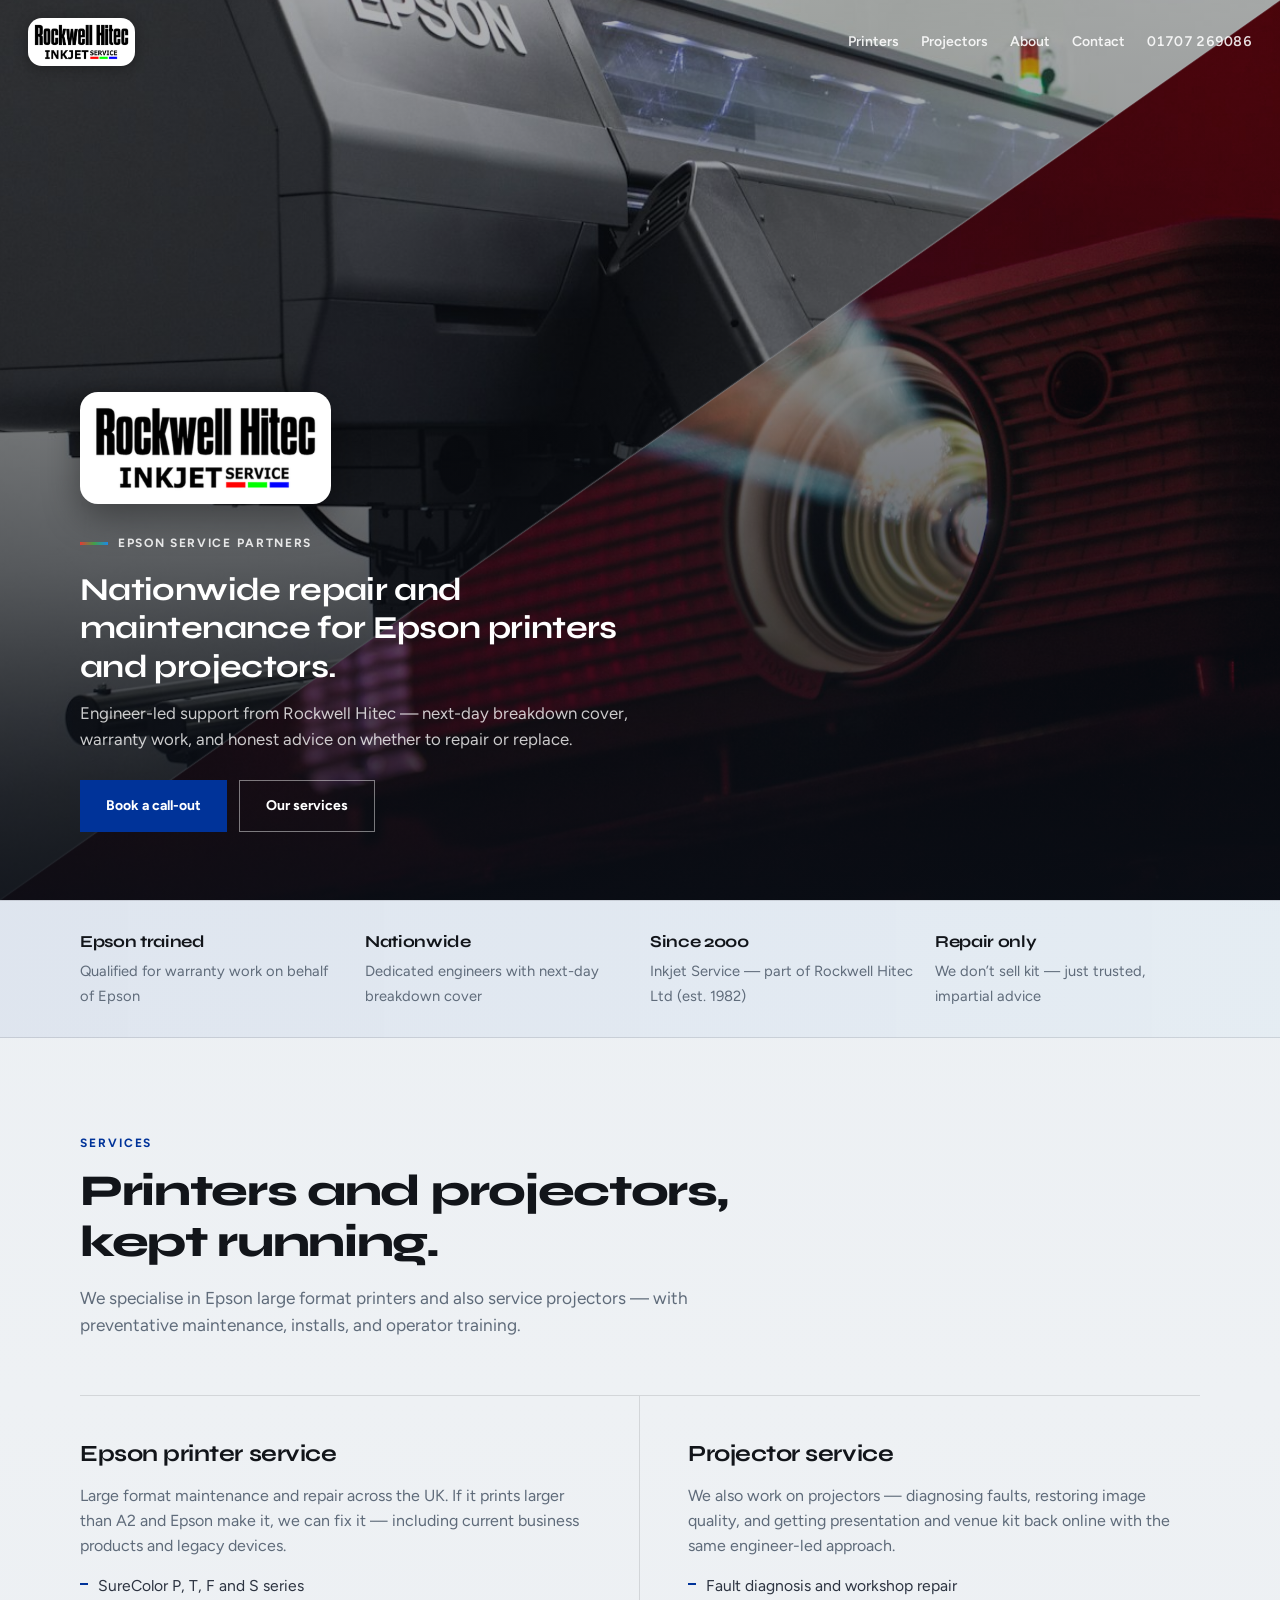
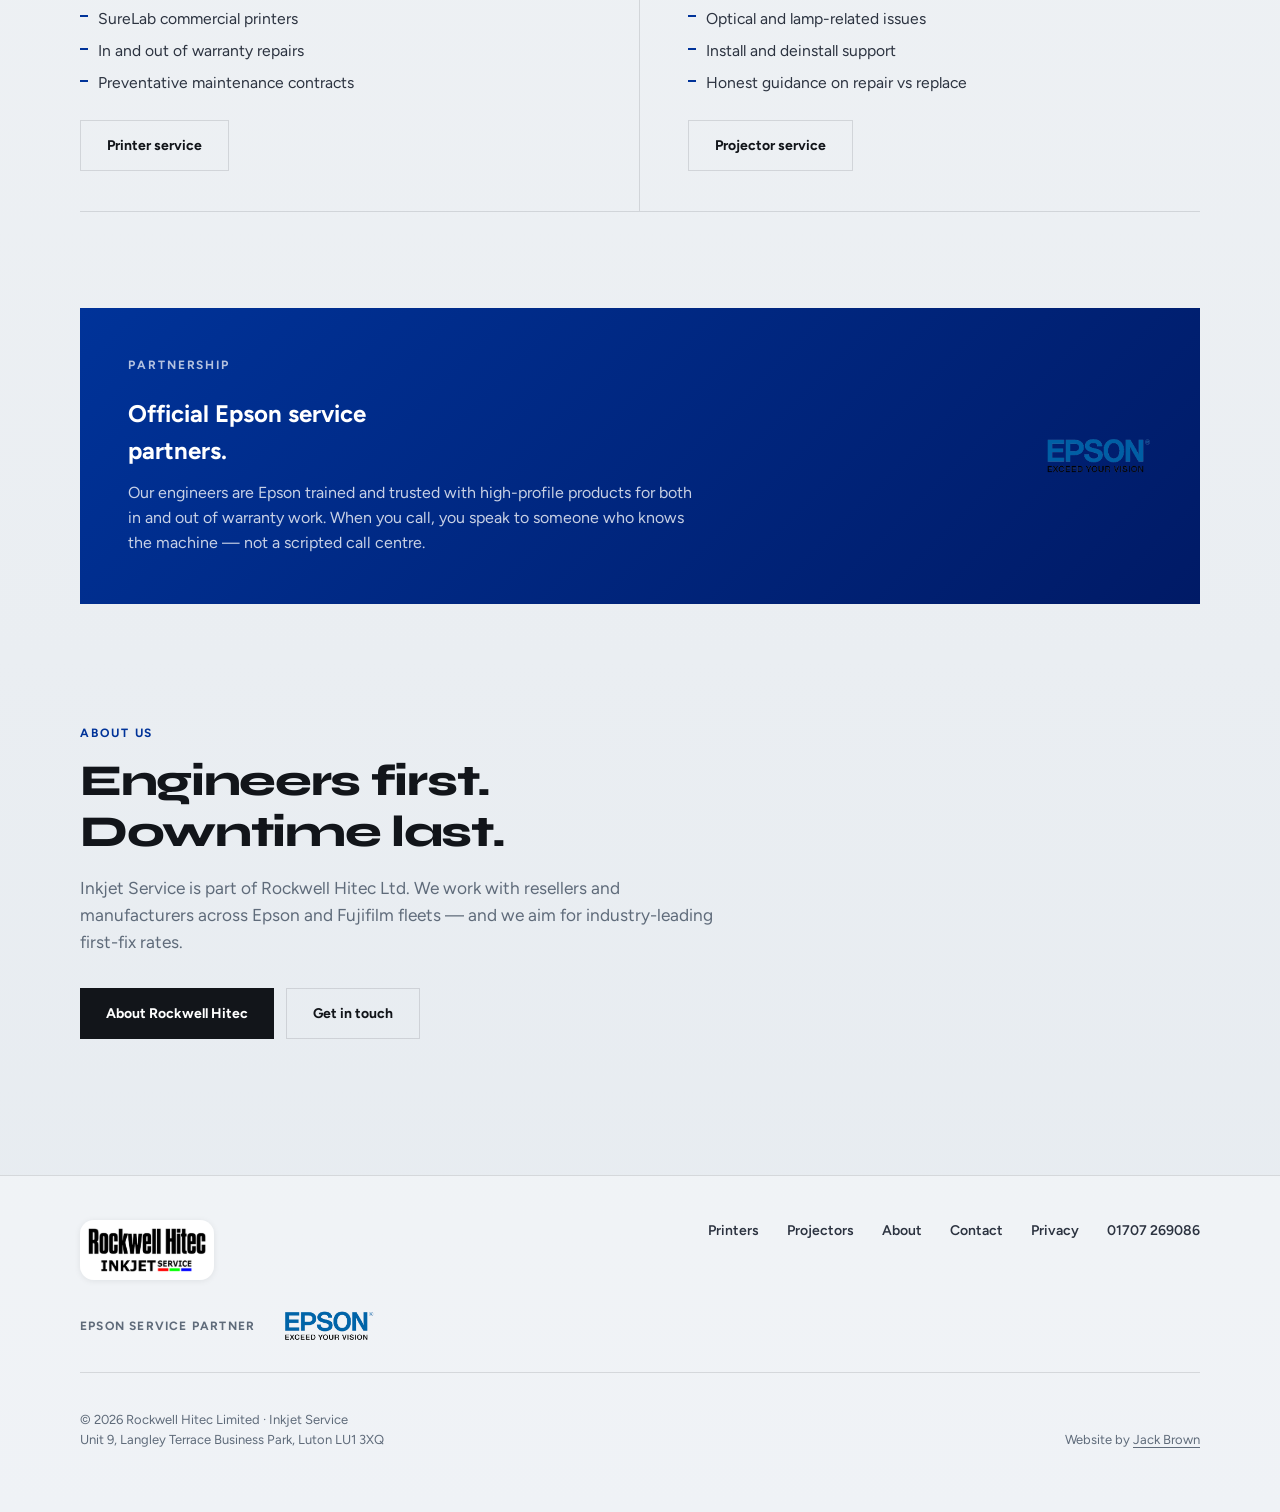
==== index.html @ ff3f4338 "first commit" ====
<!DOCTYPE html>
<html lang="en-GB">
<head>
  <meta charset="UTF-8" />
  <meta name="viewport" content="width=device-width, initial-scale=1" />
  <title>Rockwell Hitec | Epson Printer &amp; Projector Service</title>
  <meta name="description" content="Epson service partners for large format printer repair, maintenance and projector servicing. Nationwide UK cover from Rockwell Hitec / Inkjet Service." />
  <link rel="preconnect" href="https://fonts.googleapis.com">
  <link rel="preconnect" href="https://fonts.gstatic.com" crossorigin>
  <link href="https://fonts.googleapis.com/css2?family=Figtree:wght@400;500;600;700&family=Syne:wght@600;700;800&display=swap" rel="stylesheet">
  <link rel="stylesheet" href="assets/site.css">
</head>
<body>

<header class="site-header">
  <a class="nav-logo" href="index.html" aria-label="Rockwell Hitec home">
    <img src="assets/rockwell-mark.png" alt="Rockwell Hitec Inkjet Service">
  </a>
  <nav class="nav-links" aria-label="Primary">
    <a href="printers.html">Printers</a>
    <a href="projectors.html">Projectors</a>
    <a href="about.html">About</a>
    <a class="nav-contact" href="contact.html">Contact</a>
    <a class="nav-phone" href="tel:+441707269086">01707 269086</a>
  </nav>
</header>

<section class="hero" aria-label="Introduction">
  <div class="hero-media" role="img" aria-label="Large format printer and high brightness projector">
    <div class="hero-media-split">
      <div class="hero-media-half hero-media-printer"></div>
      <div class="hero-media-half hero-media-projector"></div>
    </div>
    <div class="hero-media-seam" aria-hidden="true"></div>
    <div class="hero-media-overlay" aria-hidden="true"></div>
  </div>
  <div class="hero-content">
    <img class="hero-logo" src="assets/rockwell-mark.png" alt="Rockwell Hitec Inkjet Service">
    <p class="partner-pill">Epson service partners</p>
    <div class="hero-copy">
      <h1>Nationwide repair and maintenance for Epson printers and projectors.</h1>
      <p>Engineer-led support from Rockwell Hitec — next-day breakdown cover, warranty work, and honest advice on whether to repair or replace.</p>
      <div class="cta-row">
        <a class="btn btn-primary" href="contact.html">Book a call-out</a>
        <a class="btn btn-ghost" href="printers.html">Our services</a>
      </div>
    </div>
  </div>
</section>

<div class="trust">
  <div class="trust-inner">
    <div class="trust-item reveal">
      <strong>Epson trained</strong>
      <span>Qualified for warranty work on behalf of Epson</span>
    </div>
    <div class="trust-item reveal">
      <strong>Nationwide</strong>
      <span>Dedicated engineers with next-day breakdown cover</span>
    </div>
    <div class="trust-item reveal">
      <strong>Since 2000</strong>
      <span>Inkjet Service — part of Rockwell Hitec Ltd (est. 1982)</span>
    </div>
    <div class="trust-item reveal">
      <strong>Repair only</strong>
      <span>We don’t sell kit — just trusted, impartial advice</span>
    </div>
  </div>
</div>

<section class="section">
  <p class="section-label reveal">Services</p>
  <h2 class="reveal">Printers and projectors, kept running.</h2>
  <p class="section-lead reveal">We specialise in Epson large format printers and also service projectors — with preventative maintenance, installs, and operator training.</p>

  <div class="service-split">
    <article class="service-block reveal">
      <h3>Epson printer service</h3>
      <p>Large format maintenance and repair across the UK. If it prints larger than A2 and Epson make it, we can fix it — including current business products and legacy devices.</p>
      <ul>
        <li>SureColor P, T, F and S series</li>
        <li>SureLab commercial printers</li>
        <li>In and out of warranty repairs</li>
        <li>Preventative maintenance contracts</li>
      </ul>
      <a class="btn btn-outline" href="printers.html">Printer service</a>
    </article>

    <article class="service-block reveal">
      <h3>Projector service</h3>
      <p>We also work on projectors — diagnosing faults, restoring image quality, and getting presentation and venue kit back online with the same engineer-led approach.</p>
      <ul>
        <li>Fault diagnosis and workshop repair</li>
        <li>Optical and lamp-related issues</li>
        <li>Install and deinstall support</li>
        <li>Honest guidance on repair vs replace</li>
      </ul>
      <a class="btn btn-outline" href="projectors.html">Projector service</a>
    </article>
  </div>
</section>

<div class="partner-band reveal">
  <div>
    <p class="section-label" style="color: rgba(255,255,255,0.7);">Partnership</p>
    <h2>Official Epson service partners.</h2>
    <p>Our engineers are Epson trained and trusted with high-profile products for both in and out of warranty work. When you call, you speak to someone who knows the machine — not a scripted call centre.</p>
  </div>
  <img class="epson-mark" src="assets/epson-logo.png" alt="Epson">
</div>

<section class="section">
  <p class="section-label reveal">About us</p>
  <h2 class="reveal">Engineers first. Downtime last.</h2>
  <p class="section-lead reveal">Inkjet Service is part of Rockwell Hitec Ltd. We work with resellers and manufacturers across Epson and Fujifilm fleets — and we aim for industry-leading first-fix rates.</p>
  <div class="cta-row" style="margin-top: 32px;">
    <a class="btn btn-dark" href="about.html">About Rockwell Hitec</a>
    <a class="btn btn-outline" href="contact.html">Get in touch</a>
  </div>
</section>

<footer>
  <div class="footer-inner">
    <div class="footer-top">
      <img class="footer-logo" src="assets/rockwell-mark.png" alt="Rockwell Hitec Inkjet Service">
      <nav class="footer-nav" aria-label="Footer">
        <a href="printers.html">Printers</a>
        <a href="projectors.html">Projectors</a>
        <a href="about.html">About</a>
        <a href="contact.html">Contact</a>
        <a href="privacy.html">Privacy</a>
        <a href="tel:+441707269086">01707 269086</a>
      </nav>
    </div>
    <div class="footer-top">
      <div class="footer-partners">
        <span>Epson service partner</span>
        <img class="footer-epson" src="assets/epson-logo.png" alt="Epson">
      </div>
    </div>
    <div class="footer-meta">
      <p>© 2026 Rockwell Hitec Limited · Inkjet Service<br>Unit 9, Langley Terrace Business Park, Luton LU1 3XQ</p>
      <p>Website by <a href="https://driverjack.co.uk">Jack Brown</a></p>
    </div>
  </div>
</footer>

<script src="assets/site.js"></script>
</body>
</html>
---- assets/site.css ----
:root {
  --ink: #12151a;
  --ink-soft: #2c3340;
  --muted: #5f6b7a;
  --paper: #eef1f4;
  --white: #f8fafb;
  --line: rgba(18, 21, 26, 0.12);
  --epson: #003399;
  --epson-bright: #1a4db8;
  --bar-r: #e53935;
  --bar-g: #43a047;
  --bar-b: #1e88e5;
  --ease: cubic-bezier(0.22, 1, 0.36, 1);
}

*, *::before, *::after { box-sizing: border-box; }
html { scroll-behavior: smooth; }
body {
  margin: 0;
  font-family: 'Figtree', system-ui, sans-serif;
  color: var(--ink);
  background:
    radial-gradient(ellipse 80% 50% at 0% 0%, rgba(0, 51, 153, 0.07), transparent 55%),
    radial-gradient(ellipse 60% 40% at 100% 10%, rgba(30, 136, 229, 0.06), transparent 50%),
    linear-gradient(180deg, #e9eef3 0%, var(--paper) 45%, #e6ebf0 100%);
  line-height: 1.55;
  overflow-x: hidden;
}
img { max-width: 100%; display: block; }
a { color: inherit; }

/* Header */
.site-header {
  position: absolute;
  top: 0;
  left: 0;
  right: 0;
  z-index: 40;
  padding: 18px 28px;
  display: flex;
  justify-content: space-between;
  align-items: center;
  gap: 24px;
}

.site-header--solid {
  position: sticky;
  top: 0;
  background: rgba(10, 14, 22, 0.94);
  backdrop-filter: blur(12px);
  -webkit-backdrop-filter: blur(12px);
  border-bottom: 1px solid rgba(255, 255, 255, 0.08);
}

.nav-logo {
  display: block;
  line-height: 0;
  border-radius: 14px;
  overflow: hidden;
  box-shadow: 0 2px 14px rgba(0, 0, 0, 0.3);
}

.nav-logo img {
  height: 48px;
  width: auto;
  display: block;
}

.site-header--solid .nav-logo {
  box-shadow: 0 1px 4px rgba(18, 21, 26, 0.1);
}

.hero-logo {
  height: clamp(74px, 11vw, 112px);
  width: auto;
  margin: 0 0 24px;
  border-radius: 18px;
  box-shadow: 0 12px 36px rgba(0, 0, 0, 0.4);
  opacity: 0;
  transform: translateY(24px);
  animation: rise 0.9s var(--ease) 0.1s forwards;
}

.footer-logo {
  height: 60px;
  width: auto;
  border-radius: 14px;
  box-shadow: 0 1px 6px rgba(18, 21, 26, 0.08);
}

.nav-links {
  display: flex;
  gap: 22px;
  align-items: center;
}

.nav-links a {
  text-decoration: none;
  font-size: 14px;
  font-weight: 600;
  color: rgba(255, 255, 255, 0.88);
  transition: color 0.25s var(--ease);
}

.nav-links a:hover,
.nav-links a[aria-current="page"] { color: #fff; }

.nav-links a[aria-current="page"] {
  text-decoration: underline;
  text-underline-offset: 6px;
  text-decoration-thickness: 1.5px;
}

.nav-phone {
  font-variant-numeric: tabular-nums;
  letter-spacing: 0.02em;
}

/* Hero */
.hero {
  position: relative;
  min-height: 100svh;
  display: grid;
  align-items: end;
  color: #fff;
  overflow: hidden;
}

.hero-media {
  position: absolute;
  inset: 0;
  overflow: hidden;
}

.hero-media-split {
  position: absolute;
  inset: -3%;
  transform: scale(1.04);
  animation: hero-drift 18s var(--ease) infinite alternate;
}

.hero-media-half {
  position: absolute;
  inset: 0;
  background-size: cover;
  background-repeat: no-repeat;
}

.hero-media-printer {
  background-image: url('hero-lfm.jpg');
  background-size: 155% auto;
  background-position: 35% 42%;
  clip-path: polygon(0 0, 100% 0, 0 100%);
}

.hero-media-projector {
  background-image: url('hero-projector.jpg');
  background-size: 120% auto;
  background-position: 78% 42%;
  clip-path: polygon(100% 0, 100% 100%, 0 100%);
}

.hero-media-seam {
  position: absolute;
  inset: 0;
  z-index: 1;
  pointer-events: none;
  background: linear-gradient(
    to bottom right,
    transparent calc(50% - 1.5px),
    rgba(255, 255, 255, 0.42) 50%,
    transparent calc(50% + 1.5px)
  );
}

.hero-media-overlay {
  position: absolute;
  inset: 0;
  z-index: 2;
  pointer-events: none;
  background: linear-gradient(180deg, rgba(10, 14, 22, 0.32) 0%, rgba(10, 14, 22, 0.45) 40%, rgba(10, 14, 22, 0.9) 100%);
}

@keyframes hero-drift {
  from { transform: scale(1.04) translate3d(0, 0, 0); }
  to { transform: scale(1.08) translate3d(-1.2%, -0.8%, 0); }
}

.hero-content {
  position: relative;
  z-index: 3;
  width: min(1120px, calc(100% - 48px));
  margin: 0 auto;
  padding: 0 0 68px;
}

.partner-pill {
  display: inline-flex;
  align-items: center;
  gap: 10px;
  margin: 0 0 18px;
  font-size: 12px;
  font-weight: 700;
  letter-spacing: 0.14em;
  text-transform: uppercase;
  color: rgba(255, 255, 255, 0.85);
  opacity: 0;
  transform: translateY(20px);
  animation: rise 0.9s var(--ease) 0.25s forwards;
}

.partner-pill::before {
  content: '';
  width: 28px;
  height: 3px;
  background: linear-gradient(90deg, var(--bar-r), var(--bar-g), var(--bar-b));
}

.hero-copy {
  max-width: 36rem;
  opacity: 0;
  transform: translateY(24px);
  animation: rise 0.9s var(--ease) 0.4s forwards;
}

.hero h1 {
  font-family: 'Syne', sans-serif;
  font-size: clamp(1.45rem, 3vw, 2rem);
  font-weight: 700;
  line-height: 1.2;
  margin: 0 0 14px;
  letter-spacing: -0.02em;
}

.hero-copy p {
  margin: 0 0 28px;
  color: rgba(255, 255, 255, 0.78);
  font-size: 1.05rem;
}

/* Page banner (inner pages) */
.page-banner {
  position: relative;
  color: #fff;
  overflow: hidden;
  min-height: clamp(280px, 38vw, 420px);
  display: grid;
  align-items: end;
}

.page-banner-media {
  position: absolute;
  inset: 0;
  background-size: cover;
  background-position: center;
  transform: scale(1.04);
  animation: hero-drift 18s var(--ease) infinite alternate;
}

.page-banner-media--printers {
  background-image: url('hero-lfm.jpg');
  background-position: 40% 45%;
}

.page-banner-media--projectors {
  background-image: url('hero-projector.jpg');
  background-position: 70% 40%;
}

.page-banner-media--about {
  background-image:
    linear-gradient(160deg, rgba(0, 51, 153, 0.35), rgba(10, 14, 22, 0.2)),
    url('https://images.unsplash.com/photo-1581092160562-40aa08e78837?auto=format&fit=crop&q=80&w=1600');
  background-position: center;
}

.page-banner-media--contact {
  background:
    radial-gradient(ellipse 70% 80% at 20% 40%, rgba(0, 51, 153, 0.55), transparent 60%),
    radial-gradient(ellipse 50% 60% at 90% 70%, rgba(30, 136, 229, 0.35), transparent 55%),
    linear-gradient(135deg, #0a0e16 0%, #001a66 55%, #003399 100%);
}

.page-banner-overlay {
  position: absolute;
  inset: 0;
  background: linear-gradient(180deg, rgba(10, 14, 22, 0.45) 0%, rgba(10, 14, 22, 0.78) 100%);
}

.page-banner-content {
  position: relative;
  z-index: 2;
  width: min(1120px, calc(100% - 48px));
  margin: 0 auto;
  padding: 120px 0 52px;
}

.page-banner .partner-pill {
  opacity: 1;
  transform: none;
  animation: none;
}

.page-banner h1 {
  font-family: 'Syne', sans-serif;
  font-size: clamp(1.85rem, 4vw, 2.75rem);
  font-weight: 750;
  letter-spacing: -0.03em;
  line-height: 1.15;
  margin: 0 0 12px;
  max-width: 18ch;
}

.page-banner p {
  margin: 0;
  color: rgba(255, 255, 255, 0.78);
  font-size: 1.08rem;
  max-width: 36rem;
}

.cta-row {
  display: flex;
  flex-wrap: wrap;
  gap: 12px;
}

.btn {
  display: inline-flex;
  align-items: center;
  justify-content: center;
  gap: 8px;
  padding: 14px 26px;
  font-family: inherit;
  font-size: 14px;
  font-weight: 700;
  text-decoration: none;
  border: none;
  cursor: pointer;
  transition: transform 0.25s var(--ease), background 0.25s var(--ease), border-color 0.25s var(--ease);
}

.btn:hover { transform: translateY(-2px); }

.btn-primary {
  background: var(--epson);
  color: #fff;
}

.btn-primary:hover { background: var(--epson-bright); }

.btn-ghost {
  background: transparent;
  color: #fff;
  border: 1.5px solid rgba(255, 255, 255, 0.45);
}

.btn-ghost:hover {
  border-color: #fff;
  background: rgba(255, 255, 255, 0.08);
}

.btn-dark {
  background: var(--ink);
  color: #fff;
}

.btn-dark:hover { background: var(--ink-soft); }

.btn-outline {
  background: transparent;
  color: var(--ink);
  border: 1.5px solid var(--line);
}

.btn-outline:hover {
  border-color: var(--epson);
  color: var(--epson);
}

@keyframes rise {
  to { opacity: 1; transform: translateY(0); }
}

/* Trust strip */
.trust {
  border-block: 1px solid var(--line);
  background: linear-gradient(90deg, rgba(0, 51, 153, 0.06), rgba(30, 136, 229, 0.04));
}

.trust-inner {
  width: min(1120px, calc(100% - 48px));
  margin: 0 auto;
  padding: 28px 0;
  display: grid;
  grid-template-columns: repeat(4, 1fr);
  gap: 20px;
}

.trust-item strong {
  display: block;
  font-family: 'Syne', sans-serif;
  font-size: 1.05rem;
  letter-spacing: -0.02em;
  margin-bottom: 4px;
}

.trust-item span {
  font-size: 0.92rem;
  color: var(--muted);
}

/* Sections */
.section {
  width: min(1120px, calc(100% - 48px));
  margin: 0 auto;
  padding: 96px 0;
}

.section--tight {
  padding-top: 72px;
}

.section-label {
  font-size: 12px;
  font-weight: 700;
  letter-spacing: 0.16em;
  text-transform: uppercase;
  color: var(--epson);
  margin: 0 0 14px;
}

.section h2 {
  font-family: 'Syne', sans-serif;
  font-size: clamp(1.85rem, 4vw, 2.75rem);
  font-weight: 750;
  letter-spacing: -0.03em;
  line-height: 1.15;
  margin: 0 0 18px;
  max-width: 18ch;
}

.section-lead {
  margin: 0;
  color: var(--muted);
  font-size: 1.08rem;
  max-width: 40rem;
}

.reveal {
  opacity: 0;
  transform: translateY(28px);
  transition: opacity 0.8s var(--ease), transform 0.8s var(--ease);
}

.reveal.in {
  opacity: 1;
  transform: translateY(0);
}

/* Services */
.service-split {
  margin-top: 56px;
  display: grid;
  grid-template-columns: 1fr 1fr;
  gap: 0;
  border-top: 1px solid var(--line);
}

.service-block {
  padding: 40px 0;
  border-bottom: 1px solid var(--line);
}

.service-block:first-child {
  padding-right: 48px;
  border-right: 1px solid var(--line);
}

.service-block:last-child {
  padding-left: 48px;
}

.service-block h3 {
  font-family: 'Syne', sans-serif;
  font-size: 1.45rem;
  margin: 0 0 12px;
  letter-spacing: -0.02em;
}

.service-block p {
  margin: 0 0 16px;
  color: var(--muted);
}

.service-block ul {
  margin: 0 0 24px;
  padding: 0;
  list-style: none;
  display: flex;
  flex-direction: column;
  gap: 8px;
}

.service-block li {
  position: relative;
  padding-left: 18px;
  font-size: 0.98rem;
  color: var(--ink-soft);
}

.service-block li::before {
  content: '';
  position: absolute;
  left: 0;
  top: 0.55em;
  width: 8px;
  height: 2px;
  background: var(--epson);
}

.service-detail {
  margin-top: 48px;
  display: grid;
  gap: 40px;
}

.service-detail-list {
  margin: 0;
  padding: 0;
  list-style: none;
  display: grid;
  grid-template-columns: 1fr 1fr;
  gap: 14px 32px;
}

.service-detail-list li {
  position: relative;
  padding-left: 18px;
  font-size: 1.02rem;
  color: var(--ink-soft);
}

.service-detail-list li::before {
  content: '';
  position: absolute;
  left: 0;
  top: 0.55em;
  width: 8px;
  height: 2px;
  background: var(--epson);
}

.prose {
  max-width: 42rem;
}

.prose p {
  color: var(--muted);
  font-size: 1.05rem;
  margin: 0 0 16px;
}

.prose p:last-child { margin-bottom: 0; }

/* Partner band */
.partner-band {
  width: min(1120px, calc(100% - 48px));
  margin: 0 auto 24px;
  padding: 48px;
  background: linear-gradient(135deg, var(--epson) 0%, #001a66 100%);
  color: #fff;
  display: grid;
  grid-template-columns: 1fr auto;
  gap: 32px;
  align-items: center;
}

.partner-band h2 {
  color: #fff;
  max-width: 18ch;
  margin-bottom: 12px;
}

.partner-band p {
  margin: 0;
  color: rgba(255, 255, 255, 0.78);
  max-width: 36rem;
}

.partner-band .epson-mark {
  height: 42px;
  width: auto;
  opacity: 0.95;
}

/* About / engineers */
.about-grid {
  display: grid;
  grid-template-columns: 1.05fr 0.95fr;
  gap: 56px;
  align-items: center;
  margin-top: 48px;
}

.about-visual {
  aspect-ratio: 5 / 4;
  min-height: 340px;
  background:
    linear-gradient(160deg, rgba(0, 51, 153, 0.2), rgba(10, 14, 22, 0.45)),
    url('https://images.unsplash.com/photo-1581092160562-40aa08e78837?auto=format&fit=crop&q=80&w=1400') center/cover;
}

.about-copy p {
  color: var(--muted);
  font-size: 1.05rem;
  margin: 0 0 16px;
}

.points {
  margin-top: 56px;
  display: grid;
  grid-template-columns: repeat(3, 1fr);
  gap: 36px 40px;
}

.point h4 {
  font-family: 'Syne', sans-serif;
  font-size: 1.05rem;
  margin: 0 0 8px;
}

.point p {
  margin: 0;
  color: var(--muted);
  font-size: 0.98rem;
}

/* CTA band */
.cta-band {
  width: min(1120px, calc(100% - 48px));
  margin: 0 auto 24px;
  padding: 48px;
  border-top: 1px solid var(--line);
  border-bottom: 1px solid var(--line);
  display: flex;
  justify-content: space-between;
  align-items: center;
  gap: 32px;
  flex-wrap: wrap;
}

.cta-band h2 {
  font-family: 'Syne', sans-serif;
  font-size: clamp(1.4rem, 3vw, 1.85rem);
  letter-spacing: -0.02em;
  margin: 0 0 8px;
  max-width: 22ch;
}

.cta-band p {
  margin: 0;
  color: var(--muted);
  max-width: 34rem;
}

/* Contact */
.contact-grid {
  display: grid;
  grid-template-columns: 0.9fr 1.1fr;
  gap: 64px;
  margin-top: 48px;
  align-items: start;
}

.contact-details {
  display: flex;
  flex-direction: column;
  gap: 28px;
}

.contact-block h3 {
  font-family: 'Syne', sans-serif;
  font-size: 0.95rem;
  letter-spacing: 0.06em;
  text-transform: uppercase;
  margin: 0 0 8px;
  color: var(--epson);
}

.contact-block p,
.contact-block a {
  margin: 0;
  font-size: 1.05rem;
  text-decoration: none;
}

.contact-block a:hover { color: var(--epson-bright); }

.contact-note {
  margin-top: 8px;
  padding-top: 24px;
  border-top: 1px solid var(--line);
  font-size: 0.95rem;
  color: var(--muted);
}

.modern-form {
  display: flex;
  flex-direction: column;
  gap: 18px;
}

.form-row {
  display: grid;
  grid-template-columns: 1fr 1fr;
  gap: 18px;
}

.form-group {
  display: flex;
  flex-direction: column;
  gap: 7px;
}

.form-group label {
  font-size: 13px;
  font-weight: 700;
  letter-spacing: 0.04em;
  text-transform: uppercase;
  color: var(--ink-soft);
}

.form-group input,
.form-group textarea,
.form-group select {
  font: inherit;
  padding: 13px 14px;
  border: 1px solid var(--line);
  background: rgba(255, 255, 255, 0.72);
  color: var(--ink);
  border-radius: 0;
  width: 100%;
  transition: border-color 0.25s var(--ease), background 0.25s var(--ease);
}

.form-group input:focus,
.form-group textarea:focus,
.form-group select:focus {
  outline: none;
  border-color: var(--epson);
  background: #fff;
}

.form-status {
  margin: 0;
  font-size: 0.95rem;
  color: var(--muted);
  min-height: 1.4em;
}

.form-status.is-success { color: #2e7d32; }
.form-status.is-error { color: #c62828; }

/* Legal / privacy */
.legal {
  max-width: 42rem;
}

.legal h2 {
  font-family: 'Syne', sans-serif;
  font-size: clamp(1.35rem, 2.4vw, 1.65rem);
  font-weight: 700;
  letter-spacing: -0.02em;
  margin: 40px 0 12px;
  color: var(--ink);
}

.legal h2:first-child { margin-top: 0; }

.legal h3 {
  font-size: 1.05rem;
  font-weight: 700;
  margin: 28px 0 8px;
  color: var(--ink-soft);
}

.legal p,
.legal li {
  color: var(--muted);
  font-size: 1.02rem;
  margin: 0 0 14px;
}

.legal ul {
  margin: 0 0 18px;
  padding-left: 1.2em;
}

.legal li { margin-bottom: 8px; }

.legal a {
  color: var(--epson);
  text-decoration: underline;
  text-underline-offset: 3px;
}

.legal-meta {
  font-size: 0.9rem;
  color: var(--muted);
  margin: 0 0 28px;
  padding-bottom: 20px;
  border-bottom: 1px solid var(--line);
}

.legal-note {
  margin-top: 36px;
  padding: 18px 20px;
  background: rgba(0, 51, 153, 0.06);
  border-left: 3px solid var(--epson);
  font-size: 0.95rem;
  color: var(--ink-soft);
}

.legal-note p { margin: 0; color: var(--ink-soft); }

.page-banner-media--legal {
  background:
    radial-gradient(ellipse 70% 60% at 30% 40%, rgba(0, 51, 153, 0.35), transparent 60%),
    linear-gradient(135deg, #0a0e16 0%, #1a2744 55%, #0d1528 100%);
}

/* Cookie banner */
.cookie-banner {
  position: fixed;
  left: 0;
  right: 0;
  bottom: 0;
  z-index: 100;
  padding: 16px;
  pointer-events: none;
  opacity: 0;
  transform: translateY(12px);
  transition: opacity 0.3s var(--ease), transform 0.3s var(--ease);
}

.cookie-banner.is-visible {
  opacity: 1;
  transform: translateY(0);
  pointer-events: auto;
}

.cookie-banner-inner {
  width: min(1120px, 100%);
  margin: 0 auto;
  display: flex;
  align-items: center;
  justify-content: space-between;
  gap: 20px 28px;
  flex-wrap: wrap;
  padding: 20px 24px;
  background: rgba(10, 14, 22, 0.96);
  color: #fff;
  border: 1px solid rgba(255, 255, 255, 0.1);
  box-shadow: 0 -8px 40px rgba(0, 0, 0, 0.25);
}

.cookie-banner-title {
  font-family: 'Syne', sans-serif;
  font-size: 1rem;
  font-weight: 700;
  margin: 0 0 6px;
  letter-spacing: -0.01em;
}

.cookie-banner-copy p:last-child {
  margin: 0;
  font-size: 0.92rem;
  line-height: 1.5;
  color: rgba(255, 255, 255, 0.78);
  max-width: 52rem;
}

.cookie-banner-copy a {
  color: #fff;
  text-decoration: underline;
  text-underline-offset: 3px;
}

.cookie-banner-actions {
  display: flex;
  flex-wrap: wrap;
  gap: 10px;
  flex-shrink: 0;
}

.cookie-banner .btn-outline {
  border-color: rgba(255, 255, 255, 0.35);
  color: #fff;
  background: transparent;
}

.cookie-banner .btn-outline:hover {
  border-color: #fff;
  background: rgba(255, 255, 255, 0.08);
}

.cookie-banner .btn-dark {
  background: #fff;
  color: var(--ink);
}

.cookie-banner .btn-dark:hover {
  background: var(--paper);
}

.cookie-banner .btn {
  padding: 12px 20px;
}

/* Footer */
footer {
  border-top: 1px solid var(--line);
  padding: 44px 0 48px;
  margin-top: 40px;
  background: rgba(255, 255, 255, 0.35);
}

.footer-inner {
  width: min(1120px, calc(100% - 48px));
  margin: 0 auto;
  display: grid;
  gap: 28px;
}

.footer-top {
  display: flex;
  justify-content: space-between;
  align-items: flex-start;
  gap: 32px;
  flex-wrap: wrap;
}

.footer-nav {
  display: flex;
  flex-wrap: wrap;
  gap: 18px 28px;
}

.footer-nav a {
  text-decoration: none;
  font-size: 14px;
  font-weight: 600;
  color: var(--ink-soft);
  transition: color 0.25s var(--ease);
}

.footer-nav a:hover { color: var(--epson); }

.footer-partners {
  display: flex;
  align-items: center;
  gap: 28px;
  flex-wrap: wrap;
}

.footer-partners span {
  font-size: 12px;
  font-weight: 700;
  letter-spacing: 0.1em;
  text-transform: uppercase;
  color: var(--muted);
}

.footer-epson {
  height: 36px;
  width: auto;
}

.footer-meta {
  display: flex;
  justify-content: space-between;
  align-items: end;
  gap: 20px;
  flex-wrap: wrap;
  padding-top: 24px;
  border-top: 1px solid var(--line);
  font-size: 13px;
  color: var(--muted);
}

.footer-meta a {
  color: var(--muted);
  text-decoration: underline;
  text-underline-offset: 3px;
}

@media (max-width: 980px) {
  .nav-links a:not(.nav-phone):not(.nav-contact) { display: none; }
}

@media (max-width: 900px) {
  .trust-inner { grid-template-columns: 1fr 1fr; }
  .service-split,
  .about-grid,
  .contact-grid,
  .partner-band {
    grid-template-columns: 1fr;
  }
  .service-block:first-child {
    padding-right: 0;
    border-right: none;
  }
  .service-block:last-child { padding-left: 0; }
  .partner-band { padding: 36px 28px; }
  .points { grid-template-columns: 1fr; gap: 24px; }
  .service-detail-list { grid-template-columns: 1fr; }
  .cta-band { padding: 36px 0; }
}

@media (max-width: 600px) {
  .site-header { padding: 14px 18px; }
  .nav-logo img { height: 40px; }
  .hero-content,
  .page-banner-content { width: calc(100% - 36px); }
  .hero-content { padding-bottom: 48px; }
  .page-banner-content { padding: 100px 0 40px; }
  .section,
  .trust-inner,
  .partner-band,
  .cta-band,
  .footer-inner { width: calc(100% - 36px); }
  .section { padding: 72px 0; }
  .trust-inner { grid-template-columns: 1fr; }
  .form-row { grid-template-columns: 1fr; }
  .cta-row .btn { flex: 1 1 auto; }
  .cookie-banner { padding: 12px; }
  .cookie-banner-inner { padding: 16px; }
  .cookie-banner-actions { width: 100%; }
  .cookie-banner-actions .btn { flex: 1 1 auto; }
}
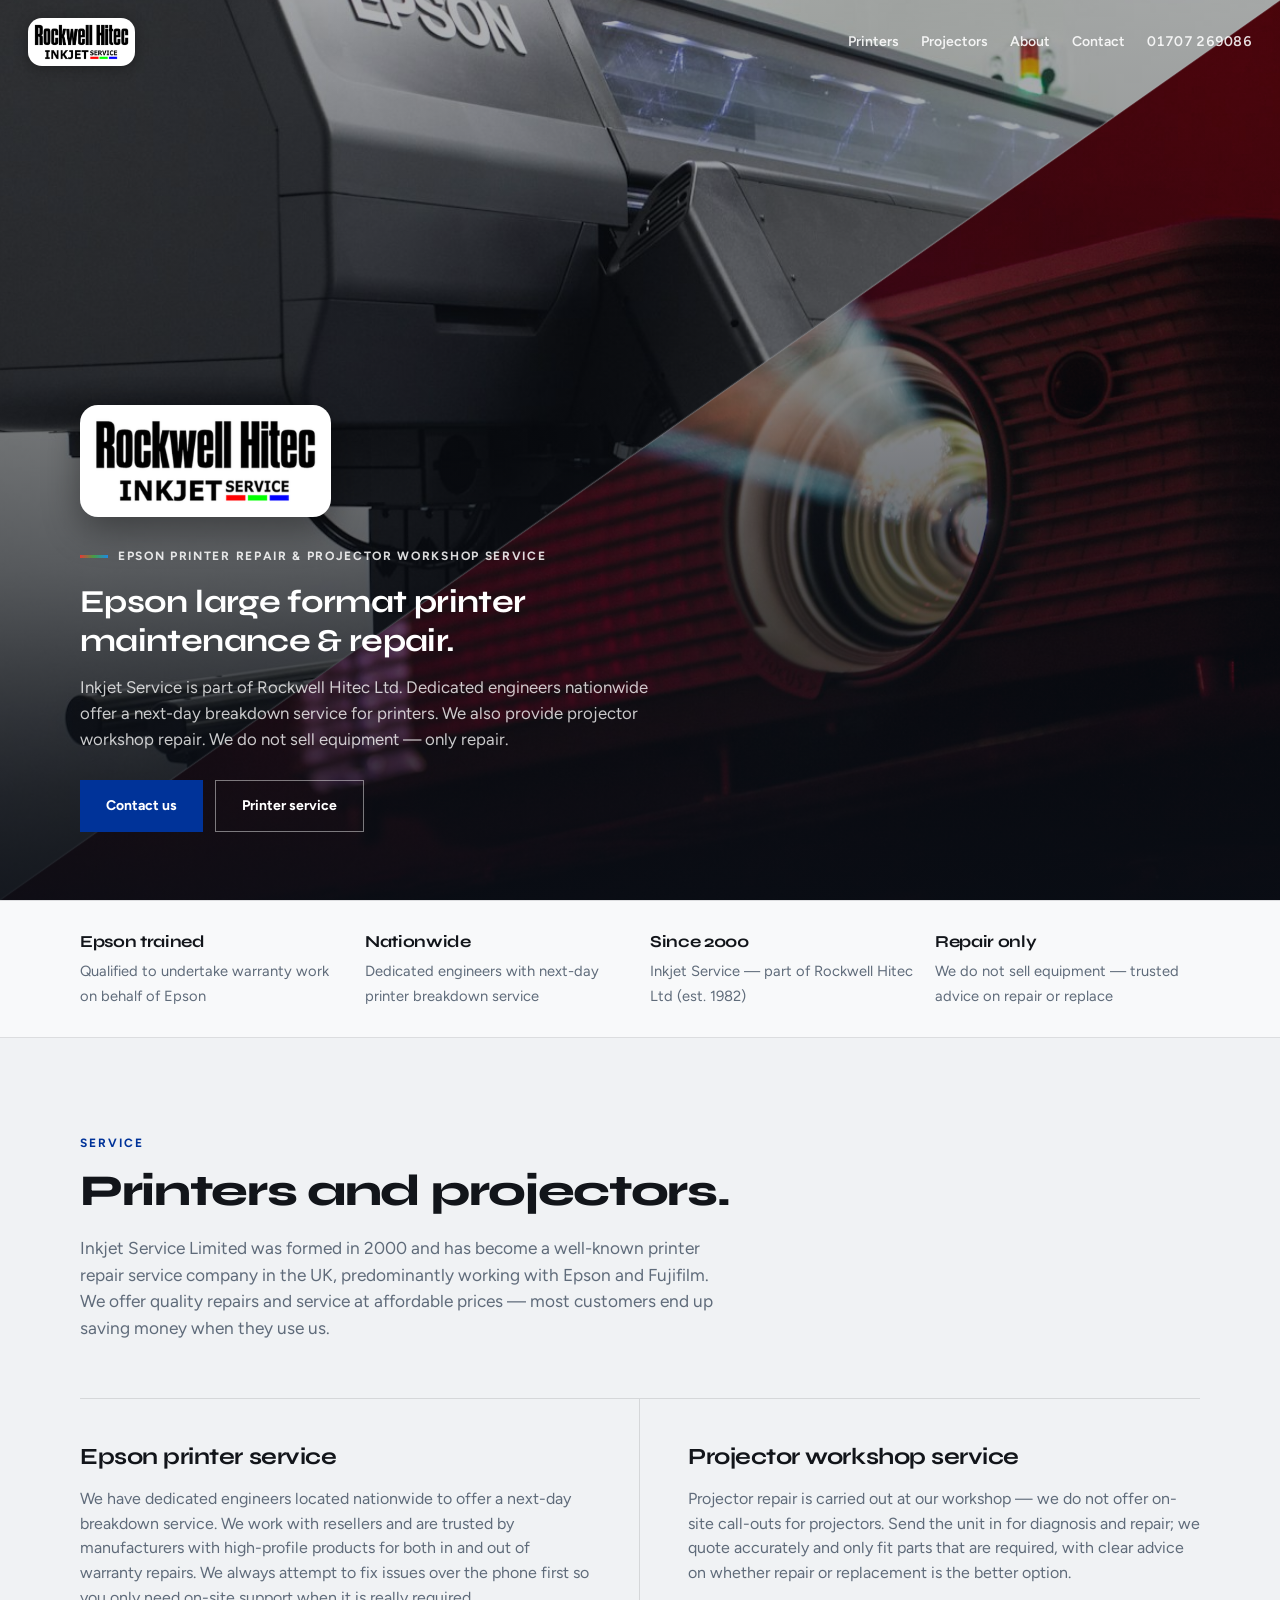
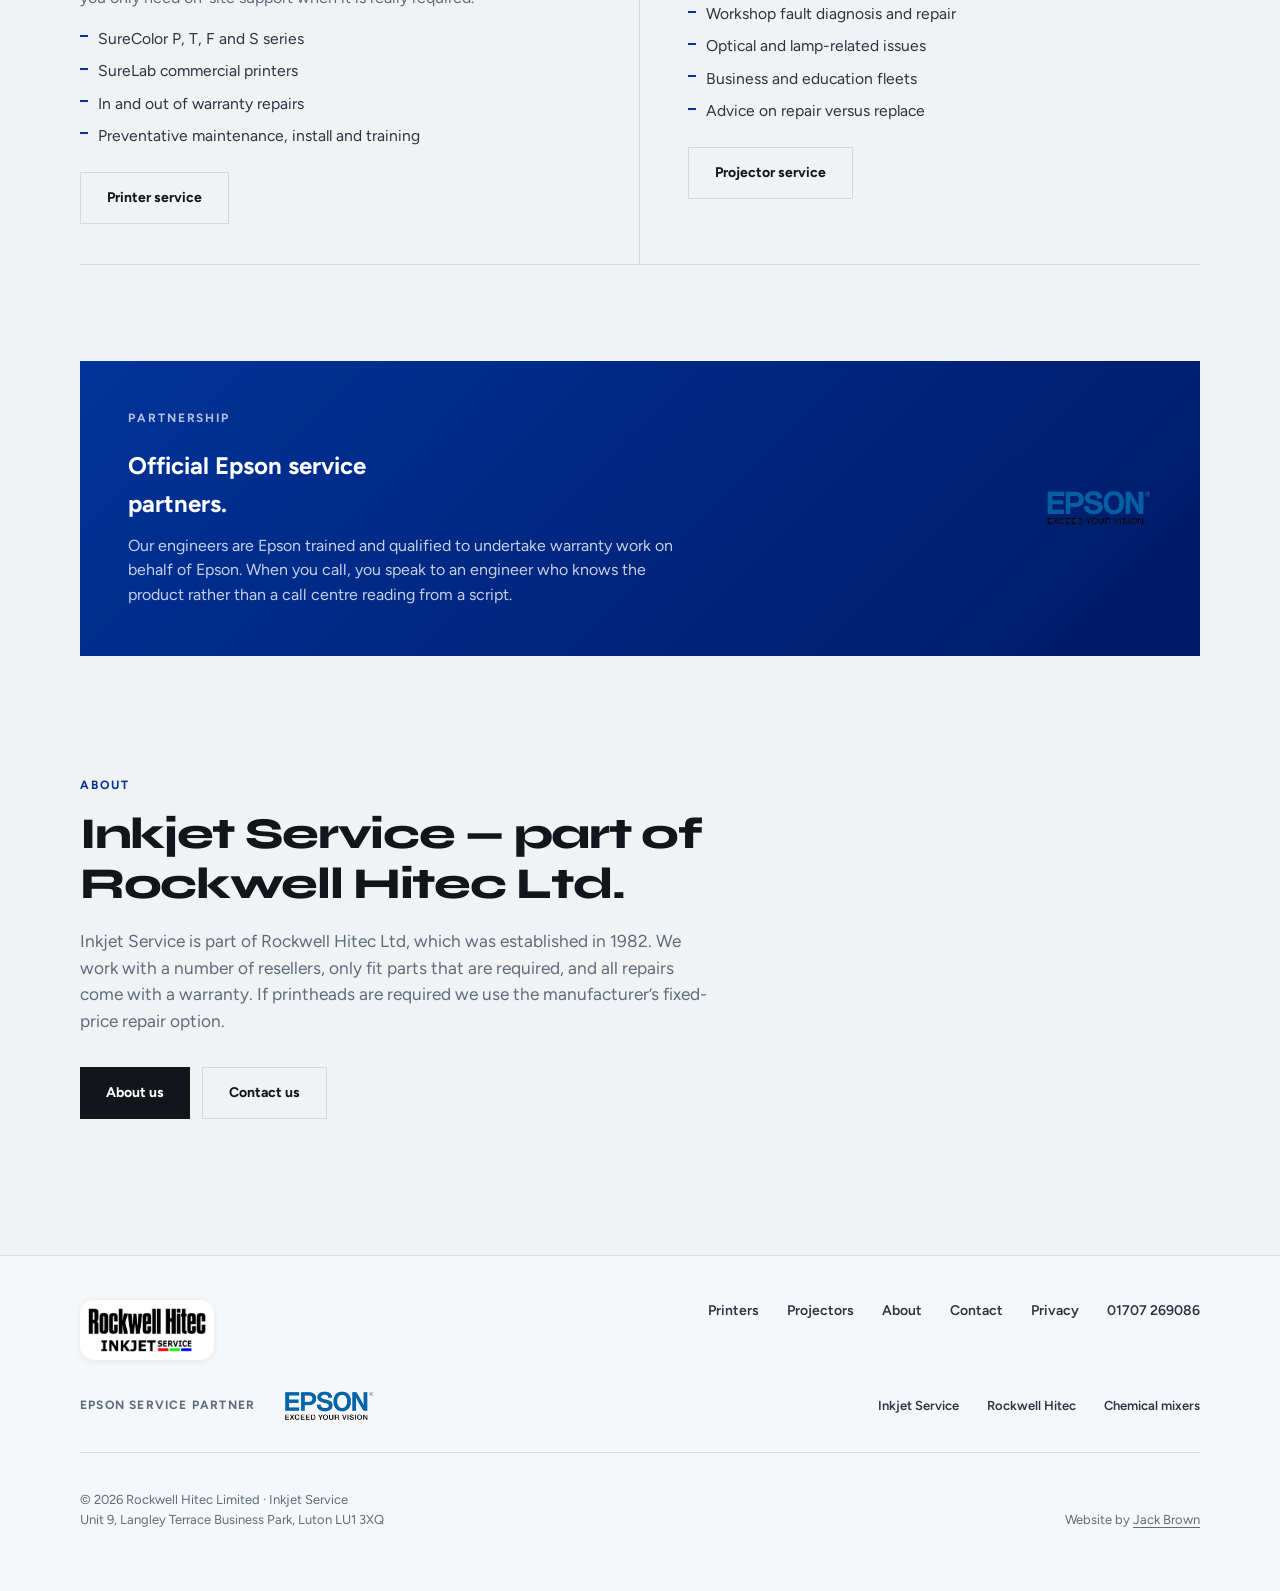
==== commit f2d49d6c: "Update main site copy for Inkjet Service and projector workshop repair. Align wording with the live " ====
--- a/index.html
+++ b/index.html
@@ -3,17 +3,27 @@
 <head>
   <meta charset="UTF-8" />
   <meta name="viewport" content="width=device-width, initial-scale=1" />
-  <title>Rockwell Hitec | Epson Printer &amp; Projector Service</title>
-  <meta name="description" content="Epson service partners for large format printer repair, maintenance and projector servicing. Nationwide UK cover from Rockwell Hitec / Inkjet Service." />
+  <title>Epson Printer Repair &amp; Servicing | Inkjet Service</title>
+  <meta name="description" content="Nationwide Epson large format printer maintenance and repair. Inkjet Service is part of Rockwell Hitec Ltd — Epson-trained engineers, next-day breakdown cover." />
+  <script>
+    (function () {
+      var q = new URLSearchParams(location.search).get('brand');
+      var h = (location.hostname || '').replace(/^www\./, '').toLowerCase();
+      var brand = 'inkjet';
+      if (q === 'hitec' || q === 'inkjet') brand = q;
+      else if (h === 'rockwellhitec.co.uk' || h === 'rockwellhitec.com') brand = 'hitec';
+      document.documentElement.setAttribute('data-brand', brand);
+    })();
+  </script>
   <link rel="preconnect" href="https://fonts.googleapis.com">
   <link rel="preconnect" href="https://fonts.gstatic.com" crossorigin>
   <link href="https://fonts.googleapis.com/css2?family=Figtree:wght@400;500;600;700&family=Syne:wght@600;700;800&display=swap" rel="stylesheet">
   <link rel="stylesheet" href="assets/site.css">
 </head>
-<body>
+<body data-brand-title="home">
 
 <header class="site-header">
-  <a class="nav-logo" href="index.html" aria-label="Rockwell Hitec home">
+  <a class="nav-logo" href="index.html" data-brand-home-label aria-label="Home">
     <img src="assets/rockwell-mark.png" alt="Rockwell Hitec Inkjet Service">
   </a>
   <nav class="nav-links" aria-label="Primary">
@@ -26,7 +36,7 @@
 </header>
 
 <section class="hero" aria-label="Introduction">
-  <div class="hero-media" role="img" aria-label="Large format printer and high brightness projector">
+  <div class="hero-media" role="img" aria-label="Large format printer and projector">
     <div class="hero-media-split">
       <div class="hero-media-half hero-media-printer"></div>
       <div class="hero-media-half hero-media-projector"></div>
@@ -36,13 +46,28 @@
   </div>
   <div class="hero-content">
     <img class="hero-logo" src="assets/rockwell-mark.png" alt="Rockwell Hitec Inkjet Service">
-    <p class="partner-pill">Epson service partners</p>
-    <div class="hero-copy">
-      <h1>Nationwide repair and maintenance for Epson printers and projectors.</h1>
-      <p>Engineer-led support from Rockwell Hitec — next-day breakdown cover, warranty work, and honest advice on whether to repair or replace.</p>
-      <div class="cta-row">
-        <a class="btn btn-primary" href="contact.html">Book a call-out</a>
-        <a class="btn btn-ghost" href="printers.html">Our services</a>
+
+    <div class="brand-inkjet-only">
+      <p class="partner-pill">Epson printer repair &amp; projector workshop service</p>
+      <div class="hero-copy">
+        <h1>Epson large format printer maintenance &amp; repair.</h1>
+        <p>Inkjet Service is part of Rockwell Hitec Ltd. Dedicated engineers nationwide offer a next-day breakdown service for printers. We also provide projector workshop repair. We do not sell equipment — only repair.</p>
+        <div class="cta-row">
+          <a class="btn btn-primary" href="contact.html">Contact us</a>
+          <a class="btn btn-ghost" href="printers.html">Printer service</a>
+        </div>
+      </div>
+    </div>
+
+    <div class="brand-hitec-only">
+      <p class="partner-pill">Rockwell Hitec Ltd · established 1982</p>
+      <div class="hero-copy">
+        <h1>Epson printer service and projector workshop repair.</h1>
+        <p>Rockwell Hitec Ltd has manufactured products for the photographic, motion picture and imaging industries for over thirty years. Day-to-day service is delivered through Inkjet Service — nationwide printer support and projector workshop repair.</p>
+        <div class="cta-row">
+          <a class="btn btn-primary" href="contact.html">Contact us</a>
+          <a class="btn btn-ghost" href="printers.html">Printer service</a>
+        </div>
       </div>
     </div>
   </div>
@@ -52,11 +77,11 @@
   <div class="trust-inner">
     <div class="trust-item reveal">
       <strong>Epson trained</strong>
-      <span>Qualified for warranty work on behalf of Epson</span>
+      <span>Qualified to undertake warranty work on behalf of Epson</span>
     </div>
     <div class="trust-item reveal">
       <strong>Nationwide</strong>
-      <span>Dedicated engineers with next-day breakdown cover</span>
+      <span>Dedicated engineers with next-day printer breakdown service</span>
     </div>
     <div class="trust-item reveal">
       <strong>Since 2000</strong>
@@ -64,37 +89,37 @@
     </div>
     <div class="trust-item reveal">
       <strong>Repair only</strong>
-      <span>We don’t sell kit — just trusted, impartial advice</span>
+      <span>We do not sell equipment — trusted advice on repair or replace</span>
     </div>
   </div>
 </div>
 
 <section class="section">
-  <p class="section-label reveal">Services</p>
-  <h2 class="reveal">Printers and projectors, kept running.</h2>
-  <p class="section-lead reveal">We specialise in Epson large format printers and also service projectors — with preventative maintenance, installs, and operator training.</p>
+  <p class="section-label reveal">Service</p>
+  <h2 class="reveal">Printers and projectors.</h2>
+  <p class="section-lead reveal">Inkjet Service Limited was formed in 2000 and has become a well-known printer repair service company in the UK, predominantly working with Epson and Fujifilm. We offer quality repairs and service at affordable prices — most customers end up saving money when they use us.</p>
 
   <div class="service-split">
     <article class="service-block reveal">
       <h3>Epson printer service</h3>
-      <p>Large format maintenance and repair across the UK. If it prints larger than A2 and Epson make it, we can fix it — including current business products and legacy devices.</p>
+      <p>We have dedicated engineers located nationwide to offer a next-day breakdown service. We work with resellers and are trusted by manufacturers with high-profile products for both in and out of warranty repairs. We always attempt to fix issues over the phone first so you only need on-site support when it is really required.</p>
       <ul>
         <li>SureColor P, T, F and S series</li>
         <li>SureLab commercial printers</li>
         <li>In and out of warranty repairs</li>
-        <li>Preventative maintenance contracts</li>
+        <li>Preventative maintenance, install and training</li>
       </ul>
       <a class="btn btn-outline" href="printers.html">Printer service</a>
     </article>
 
     <article class="service-block reveal">
-      <h3>Projector service</h3>
-      <p>We also work on projectors — diagnosing faults, restoring image quality, and getting presentation and venue kit back online with the same engineer-led approach.</p>
+      <h3>Projector workshop service</h3>
+      <p>Projector repair is carried out at our workshop — we do not offer on-site call-outs for projectors. Send the unit in for diagnosis and repair; we quote accurately and only fit parts that are required, with clear advice on whether repair or replacement is the better option.</p>
       <ul>
-        <li>Fault diagnosis and workshop repair</li>
+        <li>Workshop fault diagnosis and repair</li>
         <li>Optical and lamp-related issues</li>
-        <li>Install and deinstall support</li>
-        <li>Honest guidance on repair vs replace</li>
+        <li>Business and education fleets</li>
+        <li>Advice on repair versus replace</li>
       </ul>
       <a class="btn btn-outline" href="projectors.html">Projector service</a>
     </article>
@@ -105,18 +130,23 @@
   <div>
     <p class="section-label" style="color: rgba(255,255,255,0.7);">Partnership</p>
     <h2>Official Epson service partners.</h2>
-    <p>Our engineers are Epson trained and trusted with high-profile products for both in and out of warranty work. When you call, you speak to someone who knows the machine — not a scripted call centre.</p>
+    <p>Our engineers are Epson trained and qualified to undertake warranty work on behalf of Epson. When you call, you speak to an engineer who knows the product rather than a call centre reading from a script.</p>
   </div>
   <img class="epson-mark" src="assets/epson-logo.png" alt="Epson">
 </div>
 
 <section class="section">
-  <p class="section-label reveal">About us</p>
-  <h2 class="reveal">Engineers first. Downtime last.</h2>
-  <p class="section-lead reveal">Inkjet Service is part of Rockwell Hitec Ltd. We work with resellers and manufacturers across Epson and Fujifilm fleets — and we aim for industry-leading first-fix rates.</p>
+  <p class="section-label reveal">About</p>
+  <h2 class="reveal">Inkjet Service — part of Rockwell Hitec Ltd.</h2>
+  <p class="section-lead reveal brand-inkjet-only">Inkjet Service is part of Rockwell Hitec Ltd, which was established in 1982. We work with a number of resellers, only fit parts that are required, and all repairs come with a warranty. If printheads are required we use the manufacturer’s fixed-price repair option.</p>
+  <p class="section-lead reveal brand-hitec-only">Rockwell Hitec Ltd was established in 1982 and has manufactured products in the photographic, motion picture and imaging industries for over thirty years. Nationwide printer and projector workshop service is provided through Inkjet Service.</p>
   <div class="cta-row" style="margin-top: 32px;">
-    <a class="btn btn-dark" href="about.html">About Rockwell Hitec</a>
-    <a class="btn btn-outline" href="contact.html">Get in touch</a>
+    <a class="btn btn-dark" href="about.html">About us</a>
+    <a class="btn btn-outline" href="contact.html">Contact us</a>
+  </div>
+
+  <div class="mixers-note brand-hitec-only reveal">
+    <p>Chemical mixers (HV3 / MM3) remain available for specialised lab requirements — builds are infrequent. <a href="mixers.html">Details for existing and specialist enquiries</a>.</p>
   </div>
 </section>
 
@@ -138,6 +168,11 @@
         <span>Epson service partner</span>
         <img class="footer-epson" src="assets/epson-logo.png" alt="Epson">
       </div>
+      <nav class="footer-areas" aria-label="Site areas">
+        <a href="https://inkjetservice.co.uk/">Inkjet Service</a>
+        <a href="https://rockwellhitec.co.uk/">Rockwell Hitec</a>
+        <a href="mixers.html">Chemical mixers</a>
+      </nav>
     </div>
     <div class="footer-meta">
       <p>© 2026 Rockwell Hitec Limited · Inkjet Service<br>Unit 9, Langley Terrace Business Park, Luton LU1 3XQ</p>
--- a/assets/site.css
+++ b/assets/site.css
@@ -2,8 +2,8 @@
   --ink: #12151a;
   --ink-soft: #2c3340;
   --muted: #5f6b7a;
-  --paper: #eef1f4;
-  --white: #f8fafb;
+  --paper: #f0f2f4;
+  --white: #fafbfc;
   --line: rgba(18, 21, 26, 0.12);
   --epson: #003399;
   --epson-bright: #1a4db8;
@@ -13,16 +13,17 @@
   --ease: cubic-bezier(0.22, 1, 0.36, 1);
 }
 
+/* Same site, two front doors — host sets data-brand on <html> */
+[data-brand="inkjet"] .brand-hitec-only { display: none !important; }
+[data-brand="hitec"] .brand-inkjet-only { display: none !important; }
+
 *, *::before, *::after { box-sizing: border-box; }
 html { scroll-behavior: smooth; }
 body {
   margin: 0;
   font-family: 'Figtree', system-ui, sans-serif;
   color: var(--ink);
-  background:
-    radial-gradient(ellipse 80% 50% at 0% 0%, rgba(0, 51, 153, 0.07), transparent 55%),
-    radial-gradient(ellipse 60% 40% at 100% 10%, rgba(30, 136, 229, 0.06), transparent 50%),
-    linear-gradient(180deg, #e9eef3 0%, var(--paper) 45%, #e6ebf0 100%);
+  background: var(--paper);
   line-height: 1.55;
   overflow-x: hidden;
 }
@@ -268,17 +269,17 @@
 }
 
 .page-banner-media--about {
-  background-image:
-    linear-gradient(160deg, rgba(0, 51, 153, 0.35), rgba(10, 14, 22, 0.2)),
-    url('https://images.unsplash.com/photo-1581092160562-40aa08e78837?auto=format&fit=crop&q=80&w=1600');
-  background-position: center;
+  background:
+    linear-gradient(160deg, rgba(10, 14, 22, 0.55), rgba(10, 14, 22, 0.35)),
+    url('hero-lfm.jpg') center 40% / cover;
 }
 
 .page-banner-media--contact {
-  background:
-    radial-gradient(ellipse 70% 80% at 20% 40%, rgba(0, 51, 153, 0.55), transparent 60%),
-    radial-gradient(ellipse 50% 60% at 90% 70%, rgba(30, 136, 229, 0.35), transparent 55%),
-    linear-gradient(135deg, #0a0e16 0%, #001a66 55%, #003399 100%);
+  background: linear-gradient(145deg, #0a0e16 0%, #121a2e 48%, #003399 100%);
+}
+
+.page-banner-media--mixers {
+  background: linear-gradient(145deg, #14181f 0%, #1c222c 55%, #252b36 100%);
 }
 
 .page-banner-overlay {
@@ -384,7 +385,7 @@
 /* Trust strip */
 .trust {
   border-block: 1px solid var(--line);
-  background: linear-gradient(90deg, rgba(0, 51, 153, 0.06), rgba(30, 136, 229, 0.04));
+  background: rgba(255, 255, 255, 0.55);
 }
 
 .trust-inner {
@@ -606,8 +607,127 @@
   aspect-ratio: 5 / 4;
   min-height: 340px;
   background:
-    linear-gradient(160deg, rgba(0, 51, 153, 0.2), rgba(10, 14, 22, 0.45)),
-    url('https://images.unsplash.com/photo-1581092160562-40aa08e78837?auto=format&fit=crop&q=80&w=1400') center/cover;
+    linear-gradient(160deg, rgba(10, 14, 22, 0.35), rgba(10, 14, 22, 0.2)),
+    url('hero-lfm.jpg') center 42% / cover;
+}
+
+/* Quiet secondary area — chemical mixers (Hitec, low prominence) */
+.mixers-note {
+  margin-top: 48px;
+  padding-top: 28px;
+  border-top: 1px solid var(--line);
+  max-width: 40rem;
+}
+
+.mixers-note p {
+  margin: 0 0 10px;
+  color: var(--muted);
+  font-size: 0.98rem;
+}
+
+.mixers-note a {
+  color: var(--epson);
+  text-decoration: underline;
+  text-underline-offset: 3px;
+  font-weight: 600;
+}
+
+.feature-list {
+  margin: 28px 0 0;
+  padding: 0;
+  list-style: none;
+  display: grid;
+  gap: 12px;
+  max-width: 42rem;
+}
+
+.feature-list li {
+  position: relative;
+  padding-left: 18px;
+  color: var(--ink-soft);
+  font-size: 1.02rem;
+}
+
+.feature-list li::before {
+  content: '';
+  position: absolute;
+  left: 0;
+  top: 0.55em;
+  width: 8px;
+  height: 2px;
+  background: var(--ink-soft);
+}
+
+.mixer-models {
+  margin-top: 48px;
+  display: grid;
+  grid-template-columns: 1fr 1fr;
+  gap: 0;
+  border-top: 1px solid var(--line);
+}
+
+.mixer-model {
+  padding: 36px 0;
+  border-bottom: 1px solid var(--line);
+}
+
+.mixer-model:first-child {
+  padding-right: 40px;
+  border-right: 1px solid var(--line);
+}
+
+.mixer-model:last-child {
+  padding-left: 40px;
+}
+
+.mixer-model h3 {
+  font-family: 'Syne', sans-serif;
+  font-size: 1.35rem;
+  margin: 0 0 10px;
+  letter-spacing: -0.02em;
+}
+
+.mixer-model p {
+  margin: 0;
+  color: var(--muted);
+}
+
+.footer-areas {
+  display: flex;
+  flex-wrap: wrap;
+  gap: 8px 28px;
+  padding-top: 8px;
+  font-size: 13px;
+  color: var(--muted);
+}
+
+.footer-areas a {
+  color: var(--ink-soft);
+  text-decoration: none;
+  font-weight: 600;
+}
+
+.footer-areas a:hover {
+  color: var(--epson);
+}
+
+.footer-areas .is-current {
+  color: var(--ink);
+  pointer-events: none;
+}
+
+.email-notice {
+  margin: 0 0 28px;
+  padding: 14px 16px;
+  border-left: 3px solid var(--epson);
+  background: rgba(0, 51, 153, 0.05);
+  font-size: 0.95rem;
+  color: var(--ink-soft);
+  max-width: 42rem;
+}
+
+.email-notice strong {
+  font-weight: 700;
 }
 
 .about-copy p {
@@ -824,9 +944,7 @@
 .legal-note p { margin: 0; color: var(--ink-soft); }
 
 .page-banner-media--legal {
-  background:
-    radial-gradient(ellipse 70% 60% at 30% 40%, rgba(0, 51, 153, 0.35), transparent 60%),
-    linear-gradient(135deg, #0a0e16 0%, #1a2744 55%, #0d1528 100%);
+  background: linear-gradient(145deg, #0a0e16 0%, #151c2a 55%, #1a2744 100%);
 }
 
 /* Cookie banner */
@@ -1003,7 +1121,8 @@
   .service-split,
   .about-grid,
   .contact-grid,
-  .partner-band {
+  .partner-band,
+  .mixer-models {
     grid-template-columns: 1fr;
   }
   .service-block:first-child {
@@ -1011,6 +1130,11 @@
     border-right: none;
   }
   .service-block:last-child { padding-left: 0; }
+  .mixer-model:first-child {
+    padding-right: 0;
+    border-right: none;
+  }
+  .mixer-model:last-child { padding-left: 0; }
   .partner-band { padding: 36px 28px; }
   .points { grid-template-columns: 1fr; gap: 24px; }
   .service-detail-list { grid-template-columns: 1fr; }
